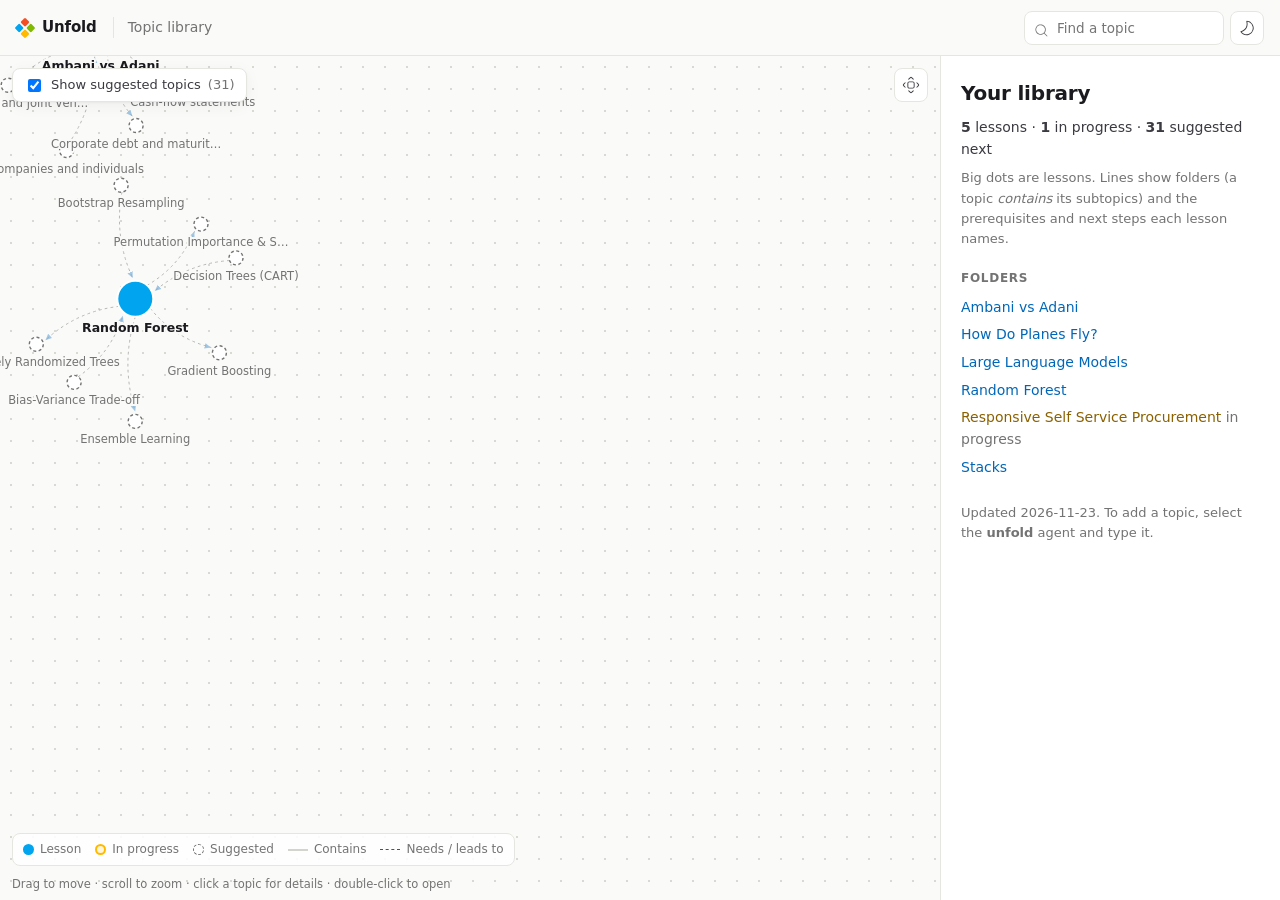
==== topics/index.html @ 3731eb2a "Add Unfold agents, lessons, and comprehensive README Co-authored-by: Copilot <223556219+Copilot@user" ====
<!doctype html>
<!-- Generated by Unfold (lesson-builder/scripts/build-library.mjs) from the topic folders. Don't edit: it is rewritten on every build. -->
<html lang="en">
<head>
<meta charset="utf-8">
<meta name="viewport" content="width=device-width, initial-scale=1">
<title>Topic Library · Unfold</title>
<meta name="description" content="5 lessons and how they connect.">
<link rel="icon" href="data:image/svg+xml,%3Csvg xmlns='http://www.w3.org/2000/svg' viewBox='0 0 20 20'%3E%3Cg transform='rotate(45 10 10)'%3E%3Crect x='3' y='3' width='6.5' height='6.5' rx='1' fill='%23F25022'/%3E%3Crect x='10.5' y='3' width='6.5' height='6.5' rx='1' fill='%237FBA00'/%3E%3Crect x='3' y='10.5' width='6.5' height='6.5' rx='1' fill='%2300A4EF'/%3E%3Crect x='10.5' y='10.5' width='6.5' height='6.5' rx='1' fill='%23FFB900'/%3E%3C/g%3E%3C/svg%3E">
<style>/* Unfold design system. Neutral base, Microsoft-logo accents, light + dark. */
@font-face { font-family: "Cascadia Code"; src: url("[data-uri]") format("woff2"); font-weight: 400; font-display: swap; }
@font-face { font-family: "Cascadia Code"; src: url("[data-uri]") format("woff2"); font-weight: 700; font-display: swap; }

:root {
  --bg: #FAFAF8; --surface: #FFFFFF; --surface-2: #F3F3F0; --ink: #1B1B1F; --ink-2: #3A3A40; --muted: #737373;
  --line: #E6E6E1; --line-strong: #D4D4CE; --dot: #D9D9D3;
  /* accents as fills */
  --red: #F25022; --green: #7FBA00; --blue: #00A4EF; --yellow: #FFB900;
  /* accents as text/lines (contrast-tuned per mode) */
  --red-ink: #C43E1C; --green-ink: #3F7D00; --blue-ink: #0067B8; --yellow-ink: #8A6100;
  --red-soft: #FDECE6; --green-soft: #EEF6E0; --blue-soft: #E3F4FC; --yellow-soft: #FFF5DB;
  --shadow: 0 1px 2px rgba(20,20,30,.04), 0 4px 16px rgba(20,20,30,.05);
  --radius: 10px; --radius-sm: 6px;
  --font: "Segoe UI Variable Text", "Segoe UI", system-ui, -apple-system, "Helvetica Neue", Arial, sans-serif;
  --mono: "Cascadia Code", "Cascadia Mono", ui-monospace, SFMono-Regular, Menlo, Consolas, monospace;
  --ease: cubic-bezier(.4, 0, .2, 1);
  --tree-w: 248px; --narr-w: 380px; --top-h: 56px;
  color-scheme: light;
}
@media (prefers-color-scheme: dark) {
  :root:not([data-theme="light"]) {
    --bg: #16171A; --surface: #1F2024; --surface-2: #26272C; --ink: #EDEDED; --ink-2: #CFCFD2; --muted: #9A9A9A;
    --line: #2E2F35; --line-strong: #3B3C43; --dot: #34353C;
    --red: #F25022; --green: #7FBA00; --blue: #00A4EF; --yellow: #FFB900;
    --red-ink: #FF7A50; --green-ink: #9BD23C; --blue-ink: #4CC2FF; --yellow-ink: #FFC83D;
    --red-soft: #3A2019; --green-soft: #26321A; --blue-soft: #14303D; --yellow-soft: #3A3019;
    --shadow: 0 1px 2px rgba(0,0,0,.3), 0 4px 16px rgba(0,0,0,.25);
    color-scheme: dark;
  }
}
:root[data-theme="dark"] {
  --bg: #16171A; --surface: #1F2024; --surface-2: #26272C; --ink: #EDEDED; --ink-2: #CFCFD2; --muted: #9A9A9A;
  --line: #2E2F35; --line-strong: #3B3C43; --dot: #34353C;
  --red-ink: #FF7A50; --green-ink: #9BD23C; --blue-ink: #4CC2FF; --yellow-ink: #FFC83D;
  --red-soft: #3A2019; --green-soft: #26321A; --blue-soft: #14303D; --yellow-soft: #3A3019;
  --shadow: 0 1px 2px rgba(0,0,0,.3), 0 4px 16px rgba(0,0,0,.25);
  color-scheme: dark;
}

* { box-sizing: border-box; }
[hidden] { display: none !important; }
html, body { margin: 0; height: 100%; }
body { background: var(--bg); color: var(--ink); font: 15px/1.55 var(--font); -webkit-font-smoothing: antialiased; }
a { color: var(--blue-ink); text-decoration: none; }
a:hover { text-decoration: underline; }
code, kbd, pre, .mono { font-family: var(--mono); font-size: .9em; }
:focus-visible { outline: 2px solid var(--blue); outline-offset: 2px; border-radius: 4px; }
button { font: inherit; color: inherit; cursor: pointer; }
.ic { flex: none; vertical-align: -4px; }
.sr-only { position: absolute; width: 1px; height: 1px; overflow: hidden; clip: rect(0 0 0 0); }

/* ---------- top bar ---------- */
.topbar { position: sticky; top: 0; z-index: 20; height: var(--top-h); display: flex; align-items: center; gap: 16px;
  padding: 0 16px; background: color-mix(in srgb, var(--bg) 88%, transparent); backdrop-filter: blur(8px); border-bottom: 1px solid var(--line); }
.brand { display: flex; align-items: center; gap: 8px; font-weight: 650; letter-spacing: -.01em; color: var(--ink); white-space: nowrap; }
.brand:hover { text-decoration: none; }
.brand-mark { width: 18px; height: 18px; display: grid; grid-template-columns: 1fr 1fr; gap: 2px; transform: rotate(45deg) scale(.82); }
.brand-mark i { display: block; border-radius: 1.5px; }
.brand-mark i:nth-child(1) { background: var(--red); } .brand-mark i:nth-child(2) { background: var(--green); }
.brand-mark i:nth-child(3) { background: var(--blue); } .brand-mark i:nth-child(4) { background: var(--yellow); }
.tabs { display: flex; gap: 2px; overflow-x: auto; scrollbar-width: none; flex: 1; min-width: 0; }
.tabs::-webkit-scrollbar { display: none; }
.tab { display: flex; align-items: center; gap: 6px; padding: 7px 11px; border: 0; background: none; border-radius: 8px;
  color: var(--muted); white-space: nowrap; font-size: 13.5px; font-weight: 500; }
.tab:hover { background: var(--surface-2); color: var(--ink); }
.tab[aria-selected="true"] { color: var(--ink); background: var(--surface); box-shadow: inset 0 0 0 1px var(--line); }
.tab[aria-selected="true"] .ic { color: var(--blue-ink); }
.tab .num { font: 11px var(--mono); color: var(--muted); opacity: .7; }
.top-actions { display: flex; align-items: center; gap: 6px; }
.icon-btn { display: inline-grid; place-items: center; width: 34px; height: 34px; border: 1px solid var(--line); background: var(--surface);
  border-radius: 8px; color: var(--ink-2); }
.icon-btn:hover { border-color: var(--line-strong); color: var(--ink); }
.menu-btn { display: none; }

/* search */
.search { position: relative; }
.search input { width: 200px; height: 34px; padding: 0 10px 0 32px; border: 1px solid var(--line); border-radius: 8px;
  background: var(--surface); color: var(--ink); font: 13.5px var(--font); }
.search input:focus { outline: none; border-color: var(--blue); }
.search .ic { position: absolute; left: 9px; top: 11px; color: var(--muted); }
.search-results { position: absolute; right: 0; top: 40px; width: 320px; max-height: 360px; overflow: auto; background: var(--surface);
  border: 1px solid var(--line); border-radius: var(--radius); box-shadow: var(--shadow); padding: 6px; display: none; }
.search-results.open { display: block; }
.search-results a { display: flex; gap: 8px; align-items: baseline; padding: 7px 9px; border-radius: 6px; color: var(--ink); font-size: 13.5px; }
.search-results a:hover, .search-results a.active { background: var(--surface-2); text-decoration: none; }
.search-results small { color: var(--muted); margin-left: auto; white-space: nowrap; }
.search-results .empty { padding: 10px; color: var(--muted); font-size: 13px; }

/* ---------- shell ---------- */
.shell { display: grid; grid-template-columns: var(--tree-w) minmax(0, 1fr) var(--narr-w); min-height: calc(100vh - var(--top-h)); }
.shell.wide { grid-template-columns: var(--tree-w) minmax(0, 1fr); }
.pane-tree { border-right: 1px solid var(--line); padding: 18px 12px; position: sticky; top: var(--top-h); height: calc(100vh - var(--top-h)); overflow: auto; }
.center { padding: 22px 26px 28px; min-width: 0; display: flex; flex-direction: column; gap: 14px; }
.pane-narr { border-left: 1px solid var(--line); padding: 22px 22px 28px; background: var(--surface); position: sticky; top: var(--top-h);
  height: calc(100vh - var(--top-h)); overflow: auto; display: flex; flex-direction: column; gap: 16px; }

/* tree */
.tree-title { font-size: 11px; letter-spacing: .08em; text-transform: uppercase; color: var(--muted); margin: 4px 8px 10px; font-weight: 600; }
.tree-domain { margin: 14px 8px 4px; font-size: 12px; font-weight: 600; color: var(--ink-2); display: flex; align-items: center; gap: 7px; }
.tree-domain .sw { width: 8px; height: 8px; border-radius: 2px; }
.tree ul { list-style: none; margin: 0; padding: 0 0 0 12px; }
.tree > ul { padding-left: 0; }
.tree li a, .tree li span.ghost { display: flex; align-items: center; gap: 7px; padding: 5px 8px; border-radius: 6px; font-size: 13.5px; color: var(--ink-2); }
.tree li a:hover { background: var(--surface-2); text-decoration: none; color: var(--ink); }
.tree li a.current { background: var(--blue-soft); color: var(--ink); font-weight: 600; }
.tree li span.ghost { color: var(--muted); cursor: help; }
.tree .dot { width: 7px; height: 7px; border-radius: 50%; flex: none; }
.tree .ghost .dot { background: transparent !important; border: 1.2px dashed var(--muted); }
.tree-foot { margin: 18px 8px 0; font-size: 12px; color: var(--muted); }

/* lesson head */
.lesson-head h1 { font-size: 26px; line-height: 1.2; margin: 0 0 6px; letter-spacing: -.02em; font-weight: 650; }
.meta { display: flex; flex-wrap: wrap; gap: 6px; align-items: center; color: var(--muted); font-size: 13px; }
.chip { display: inline-flex; align-items: center; gap: 5px; padding: 3px 9px; border: 1px solid var(--line); border-radius: 999px;
  background: var(--surface); font-size: 12.5px; color: var(--ink-2); white-space: nowrap; }
.chip b { font-family: var(--mono); font-weight: 700; color: var(--ink); }
.chip.level { border-color: transparent; background: var(--blue-soft); color: var(--blue-ink); font-weight: 600; }

/* stage */
.stage-card { background: var(--surface); border: 1px solid var(--line); border-radius: var(--radius); box-shadow: var(--shadow);
  display: flex; flex-direction: column; overflow: hidden; flex: 1; min-height: 420px; }
.stage-top { display: flex; justify-content: space-between; align-items: center; gap: 10px; padding: 10px 12px; border-bottom: 1px solid var(--line); min-height: 50px; }
.metrics { display: flex; gap: 6px; flex-wrap: wrap; }
.metric { display: inline-flex; gap: 6px; align-items: baseline; padding: 4px 10px; border-radius: 7px; background: var(--surface-2); font-size: 12.5px; color: var(--muted); }
.metric b { font: 700 13px var(--mono); color: var(--ink); transition: color .3s; }
.metric.changed b { color: var(--blue-ink); }
.ctrls { display: flex; gap: 6px; }
.btn { display: inline-flex; align-items: center; gap: 6px; padding: 6px 11px; border: 1px solid var(--line); border-radius: 8px;
  background: var(--surface); font-size: 13px; font-weight: 500; color: var(--ink-2); }
.btn:hover:not(:disabled) { border-color: var(--line-strong); color: var(--ink); }
.btn:disabled { opacity: .4; cursor: default; }
.btn.primary { background: var(--blue-ink); border-color: var(--blue-ink); color: #fff; }
:root[data-theme="dark"] .btn.primary { color: #0b1a22; }
@media (prefers-color-scheme: dark) { :root:not([data-theme="light"]) .btn.primary { color: #0b1a22; } }
.btn.primary:hover:not(:disabled) { filter: brightness(1.08); color: #fff; }
.stage { position: relative; flex: 1; min-height: 340px; overflow: hidden;
  /* isometric (staggered) dot lattice */
  background-image: radial-gradient(circle, var(--dot) 1px, transparent 1.4px), radial-gradient(circle, var(--dot) 1px, transparent 1.4px);
  background-size: 28px 16.2px; background-position: 0 0, 14px 8.1px; }
.stage > svg { position: absolute; inset: 0; width: 100%; height: 100%; display: block; }
.stage > canvas { position: absolute; inset: 0; width: 100% !important; height: 100% !important; display: block; cursor: grab; }
.stage > canvas:active { cursor: grabbing; }
.stage-badge { position: absolute; left: 12px; bottom: 10px; font-size: 11.5px; color: var(--muted); display: flex; gap: 6px; align-items: center; pointer-events: none; }
.stage-error { position: absolute; inset: 0; display: grid; place-items: center; color: var(--red-ink); font-size: 14px; padding: 20px; text-align: center; }

/* svg scene text */
.stage text { font-family: var(--font); }
.stage text.mono { font-family: var(--mono); }

/* rail */
.rail { display: flex; align-items: center; gap: 0; padding: 14px 18px; border-top: 1px solid var(--line); overflow-x: auto; scrollbar-width: thin; }
.rail-step { position: relative; display: flex; align-items: center; flex: 1; min-width: 38px; }
.rail-step:last-child { flex: 0; }
.rail-step::after { content: ""; flex: 1; height: 2px; background: var(--line); margin: 0 4px; border-radius: 2px; transition: background .3s; }
.rail-step:last-child::after { display: none; }
.rail-step.done::after { background: var(--blue); }
.rail-dot { width: 28px; height: 28px; border-radius: 50%; border: 1.5px solid var(--line-strong); background: var(--surface); display: grid; place-items: center;
  font: 600 12px var(--mono); color: var(--muted); flex: none; transition: all .25s var(--ease); padding: 0; }
.rail-dot:hover { border-color: var(--blue); color: var(--ink); }
.rail-step.done .rail-dot { background: var(--blue-soft); border-color: var(--blue); color: var(--blue-ink); }
.rail-step.active .rail-dot { background: var(--blue-ink); border-color: var(--blue-ink); color: var(--surface); transform: scale(1.12); box-shadow: 0 0 0 4px var(--blue-soft); }

/* narration pane */
.step-count { font: 600 11.5px var(--mono); letter-spacing: .08em; color: var(--blue-ink); text-transform: uppercase; }
.step-title { font-size: 20px; line-height: 1.25; margin: 4px 0 0; letter-spacing: -.01em; font-weight: 650; }
.narration { font-size: 15px; color: var(--ink-2); }
.narration p { margin: 0 0 10px; }
.narration strong { color: var(--ink); }
.narration code, .card code, .doc code { background: var(--surface-2); padding: 1px 5px; border-radius: 4px; }
a.cite { font: 600 10.5px var(--mono); vertical-align: super; padding: 0 3px; border-radius: 4px; background: var(--blue-soft); color: var(--blue-ink); margin-left: 1px; }
a.cite:hover { text-decoration: none; filter: brightness(.95); }
.callout { border-radius: 8px; padding: 10px 12px 10px 12px; font-size: 13.5px; display: flex; gap: 9px; border: 1px solid transparent; }
.callout .ic { margin-top: 2px; }
.callout b { display: block; font-size: 11.5px; letter-spacing: .06em; text-transform: uppercase; margin-bottom: 2px; }
.callout.good-to-know { background: var(--yellow-soft); border-color: color-mix(in srgb, var(--yellow) 40%, transparent); }
.callout.good-to-know .ic, .callout.good-to-know b { color: var(--yellow-ink); }
.callout.warning { background: var(--red-soft); border-color: color-mix(in srgb, var(--red) 35%, transparent); }
.callout.warning .ic, .callout.warning b { color: var(--red-ink); }
.callout.insight { background: var(--blue-soft); border-color: color-mix(in srgb, var(--blue) 35%, transparent); }
.callout.insight .ic, .callout.insight b { color: var(--blue-ink); }
.section-label { font-size: 11px; letter-spacing: .08em; text-transform: uppercase; color: var(--muted); font-weight: 600; margin: 0 0 6px; }
.changed-list { list-style: none; padding: 0; margin: 0; display: flex; flex-direction: column; gap: 4px; }
.changed-list li { display: flex; gap: 8px; align-items: baseline; font-size: 13.5px; }
.changed-list li::before { content: ""; width: 6px; height: 6px; border-radius: 50%; background: var(--green); flex: none; transform: translateY(-1px); }
.changed-list li.rm::before { background: var(--red); }
.changed-list li.hl::before { background: var(--yellow); }
.nav-btns { display: flex; justify-content: space-between; gap: 8px; }
.nav-btns .btn { flex: 1; justify-content: center; padding: 9px; }
.kbd-hint { font-size: 11.5px; color: var(--muted); text-align: center; margin-top: -8px; }
kbd { border: 1px solid var(--line-strong); border-bottom-width: 2px; border-radius: 4px; padding: 0 4px; font-size: 10.5px; }

/* code panel */
.code { background: var(--surface-2); border: 1px solid var(--line); border-radius: 8px; font: 12.5px/1.6 var(--mono); overflow: auto; padding: 8px 0; }
.code .ln { display: block; padding: 0 12px 0 0; white-space: pre; transition: background .3s; border-left: 3px solid transparent; }
.code .ln::before { content: attr(data-n); display: inline-block; width: 30px; text-align: right; padding-right: 12px; color: var(--muted); opacity: .6; }
.code .ln.hl { background: var(--yellow-soft); border-left-color: var(--yellow); }
.tok-k { color: var(--blue-ink); font-weight: 700; } .tok-s { color: var(--green-ink); } .tok-c { color: var(--muted); font-style: italic; } .tok-n { color: var(--red-ink); }
.formula { font: 15px var(--mono); padding: 12px; text-align: center; background: var(--surface-2); border-radius: 8px; border: 1px solid var(--line); }

/* objectives */
.objectives { list-style: none; padding: 0; margin: 0; display: flex; flex-direction: column; gap: 6px; }
.objectives li label { display: flex; gap: 8px; font-size: 13.5px; color: var(--ink-2); cursor: pointer; align-items: flex-start; }
.objectives input { accent-color: var(--green); margin-top: 3px; }

/* ---------- doc views (quiz, related, cheatsheet, story, trade-offs) ---------- */
.doc { max-width: 920px; width: 100%; margin: 0 auto; display: flex; flex-direction: column; gap: 16px; }
.doc h2 { font-size: 19px; margin: 8px 0 0; letter-spacing: -.01em; }
.doc .lede { color: var(--muted); margin: 0; }
.cards { display: grid; grid-template-columns: repeat(auto-fill, minmax(260px, 1fr)); gap: 12px; }
.cards.quad { grid-template-columns: repeat(auto-fill, minmax(340px, 1fr)); }
.card { background: var(--surface); border: 1px solid var(--line); border-radius: var(--radius); padding: 14px 16px; box-shadow: var(--shadow); }
.card h3 { margin: 0 0 6px; font-size: 15px; display: flex; gap: 8px; align-items: center; }
.card p { margin: 0; font-size: 14px; color: var(--ink-2); }
.card ul { margin: 0; padding-left: 18px; font-size: 14px; color: var(--ink-2); }
.card li { margin: 3px 0; }
.card.ghost { border-style: dashed; box-shadow: none; background: transparent; }
.card .cmd { margin-top: 8px; display: flex; gap: 6px; align-items: center; font: 12.5px var(--mono); background: var(--surface-2); padding: 5px 8px; border-radius: 6px; }
.card .cmd button { margin-left: auto; border: 0; background: none; color: var(--blue-ink); font-size: 12px; }
.tag { display: inline-block; white-space: nowrap; flex: none; font-size: 11px; font-weight: 600; padding: 1px 7px; border-radius: 999px; background: var(--surface-2); color: var(--muted); }
.tag.built { background: var(--green-soft); color: var(--green-ink); }
.tag.ghost { background: transparent; border: 1px dashed var(--line-strong); }
.sources { counter-reset: s; list-style: none; padding: 0; margin: 0; display: flex; flex-direction: column; gap: 8px; }
.sources li { display: grid; grid-template-columns: 40px 1fr; gap: 10px; padding: 10px 12px; border: 1px solid var(--line); border-radius: 8px; background: var(--surface); font-size: 14px; }
.sources li:target { border-color: var(--blue); box-shadow: 0 0 0 3px var(--blue-soft); }
.sources .sid { font: 700 12px var(--mono); color: var(--blue-ink); padding-top: 2px; }
.sources small { display: block; color: var(--muted); font-size: 12.5px; }

/* quiz */
.quiz-q { background: var(--surface); border: 1px solid var(--line); border-radius: var(--radius); padding: 16px 18px; box-shadow: var(--shadow); }
.quiz-q h3 { margin: 0 0 4px; font-size: 15.5px; line-height: 1.4; }
.quiz-q .qmeta { font-size: 12px; color: var(--muted); margin-bottom: 10px; display: flex; gap: 8px; }
.opts { display: grid; gap: 7px; }
.opt { text-align: left; padding: 9px 12px; border: 1px solid var(--line); border-radius: 8px; background: var(--surface); font-size: 14px; display: flex; gap: 10px; align-items: baseline; }
.opt:hover:not(:disabled) { border-color: var(--blue); }
.opt .k { font: 600 12px var(--mono); color: var(--muted); }
.opt.correct { border-color: var(--green); background: var(--green-soft); }
.opt.wrong { border-color: var(--red); background: var(--red-soft); }
.opt:disabled { cursor: default; }
.why { margin-top: 10px; font-size: 13.5px; color: var(--ink-2); padding: 9px 12px; border-radius: 8px; background: var(--surface-2); }
.score { display: flex; align-items: center; gap: 14px; padding: 14px 16px; background: var(--surface); border: 1px solid var(--line); border-radius: var(--radius); }
.score .big { font: 700 28px var(--mono); }
.ring { --p: 0; width: 46px; height: 46px; border-radius: 50%; background: conic-gradient(var(--green) calc(var(--p) * 1%), var(--line) 0); display: grid; place-items: center; }
.ring::after { content: ""; width: 36px; height: 36px; border-radius: 50%; background: var(--surface); }

/* story timeline */
.timeline { list-style: none; margin: 0; padding: 0 0 0 22px; border-left: 2px solid var(--line); display: flex; flex-direction: column; gap: 14px; }
.timeline li { position: relative; }
.timeline li::before { content: ""; position: absolute; left: -29px; top: 5px; width: 12px; height: 12px; border-radius: 50%; background: var(--surface); border: 2px solid var(--blue); }
.timeline .when { font: 700 12.5px var(--mono); color: var(--blue-ink); }
.timeline h3 { margin: 2px 0 2px; font-size: 15px; }
.timeline p { margin: 0; font-size: 14px; color: var(--ink-2); }
.myth { display: grid; gap: 8px; }
.myth .row { display: flex; gap: 8px; align-items: flex-start; font-size: 14px; }
.myth .row b { font-size: 11px; letter-spacing: .06em; text-transform: uppercase; min-width: 62px; padding-top: 2px; }
.myth .m b { color: var(--red-ink); } .myth .w b { color: var(--yellow-ink); } .myth .t b { color: var(--green-ink); }

/* cheatsheet */
.glossary { display: grid; grid-template-columns: 180px 1fr; gap: 6px 16px; margin: 0; font-size: 14px; }
.glossary dt { font-weight: 600; } .glossary dd { margin: 0; color: var(--ink-2); }

/* playground */
.controls { display: flex; flex-direction: column; gap: 14px; }
.control label { display: flex; justify-content: space-between; font-size: 13.5px; font-weight: 500; margin-bottom: 4px; }
.control label output { font: 700 13px var(--mono); color: var(--blue-ink); }
.control input[type=range] { width: 100%; accent-color: var(--blue); }
.control .seg { display: flex; gap: 4px; flex-wrap: wrap; }
.control .seg button { padding: 5px 10px; border: 1px solid var(--line); border-radius: 7px; background: var(--surface); font-size: 13px; }
.control .seg button[aria-pressed="true"] { border-color: var(--blue); background: var(--blue-soft); color: var(--blue-ink); font-weight: 600; }

/* sub-lesson switcher (deep dive) */
.subtabs { display: flex; gap: 6px; flex-wrap: wrap; }
.subtabs a { padding: 5px 11px; border-radius: 999px; border: 1px solid var(--line); font-size: 13px; color: var(--ink-2); background: var(--surface); }
.subtabs a.on { border-color: var(--blue); color: var(--blue-ink); background: var(--blue-soft); font-weight: 600; }
.subtabs a:hover { text-decoration: none; border-color: var(--line-strong); }

.toast { position: fixed; bottom: 20px; left: 50%; transform: translateX(-50%) translateY(20px); opacity: 0; background: var(--ink); color: var(--bg);
  padding: 8px 14px; border-radius: 8px; font-size: 13px; transition: all .25s var(--ease); pointer-events: none; z-index: 50; }
.toast.show { opacity: 1; transform: translateX(-50%) translateY(0); }
.fatal { max-width: 560px; margin: 80px auto; padding: 24px; border: 1px solid var(--line); border-radius: var(--radius); background: var(--surface); }

/* ---------- responsive ---------- */
@media (max-width: 1560px) { .tabs.many .tab:not([aria-selected="true"]) .label { display: none; } .tabs.many .tab { padding: 7px 9px; } }
@media (max-width: 1180px) { :root { --narr-w: 330px; --tree-w: 210px; } }
@media (max-width: 960px) {
  .shell, .shell.wide { grid-template-columns: 1fr; }
  .pane-tree { position: fixed; z-index: 30; left: 0; top: var(--top-h); width: 280px; background: var(--surface); transform: translateX(-100%);
    transition: transform .25s var(--ease); box-shadow: var(--shadow); }
  body.tree-open .pane-tree { transform: none; }
  .pane-narr { position: static; height: auto; border-left: 0; border-top: 1px solid var(--line); }
  .menu-btn { display: inline-grid; }
  .center { padding: 16px; }
  .search input { width: 140px; }
  .stage { min-height: 300px; }
  .topbar { gap: 10px; padding: 0 12px; }
  .brand span { display: none; }
}
@media (max-width: 560px) {
  .search { display: none; }
  .lesson-head h1 { font-size: 21px; }
  .stage-card { min-height: 360px; }
  .stage { min-height: 280px; }
  .glossary { grid-template-columns: 1fr; }
  .tab .label { display: none; }
  .tab[aria-selected="true"] .label { display: inline; }
}
@media (prefers-reduced-motion: reduce) { *, *::before, *::after { transition: none !important; animation: none !important; } }

/* ---------- print (Cheatsheet) ---------- */
@media print {
  .topbar, .pane-tree, .pane-narr, .stage-card, .ctrls, .no-print { display: none !important; }
  .shell, .shell.wide { display: block; }
  body { background: #fff; color: #000; font-size: 12px; }
  .card, .quiz-q, .sources li { box-shadow: none; break-inside: avoid; }
  .doc { max-width: none; }
}

/* Topic library page (topics/index.html). Loaded after theme.css. */
body.library { display: flex; flex-direction: column; height: 100vh; overflow: hidden; }
.library .lib-title { color: var(--muted); font-size: 14px; padding-left: 14px; border-left: 1px solid var(--line); }
.library .top-actions { margin-left: auto; }
.lib-shell { flex: 1; min-height: 0; display: grid; grid-template-columns: 1fr 340px; }
.lib-stage { position: relative; min-width: 0; overflow: hidden;
  background: radial-gradient(circle, var(--dot) 1px, transparent 1.2px) 0 0 / 22px 22px, var(--bg); }
.lib-graph { width: 100%; height: 100%; display: block; cursor: grab; touch-action: none; user-select: none; }
.lib-graph.panning { cursor: grabbing; }
.viewport { transform-origin: 0 0; }

/* edges */
.edge { fill: none; stroke-linecap: round; transition: opacity .2s, stroke .2s; }
.edge.contains { stroke: var(--line-strong); stroke-width: 2.5; }
.edge.prereq, .edge.next { stroke: var(--blue-ink); stroke-width: 1.4; stroke-dasharray: 5 4; opacity: .55; }
.edge.to-sugg { stroke: var(--muted); stroke-width: 1; stroke-dasharray: 2 4; opacity: .5; }
.edge.hl { opacity: 1; stroke-width: 2.4; }
.edge.contains.hl { stroke: var(--ink-2); }
.edge.dim { opacity: .12; }
.arrow { fill: var(--blue-ink); opacity: .7; }
.arrow.hl { opacity: 1; }

/* nodes */
.node { cursor: pointer; transition: opacity .2s; outline: none; }
.node .halo { fill: none; stroke: transparent; stroke-width: 3; transition: stroke .2s; }
.node .dot { stroke-width: 2; transition: r .2s; }
.node.built .dot { fill: var(--blue); stroke: var(--surface); }
.node.draft .dot { fill: var(--yellow-soft); stroke: var(--yellow); stroke-width: 2.5; }
.node.suggested .dot { fill: var(--surface); stroke: var(--muted); stroke-dasharray: 3 2.5; stroke-width: 1.4; }
.node .count { fill: #fff; font: 700 11px var(--mono); text-anchor: middle; pointer-events: none; }
.node .label { fill: var(--ink); font-size: 12.5px; font-weight: 600; text-anchor: middle; pointer-events: none;
  paint-order: stroke; stroke: var(--bg); stroke-width: 4px; stroke-linejoin: round; }
.node.suggested .label { fill: var(--muted); font-weight: 400; font-size: 11.5px; }
.node:hover .halo, .node:focus-visible .halo { stroke: var(--blue-soft); }
.node.sel .halo { stroke: var(--blue); }
.node.hit .label { fill: var(--blue-ink); }
.node.dim { opacity: .18; }

/* overlays on the stage */
.lib-tools { position: absolute; top: 12px; left: 12px; right: 12px; display: flex; align-items: center; justify-content: space-between; gap: 8px; pointer-events: none; }
.lib-tools > * { pointer-events: auto; }
.lib-toggle { display: inline-flex; align-items: center; gap: 7px; padding: 6px 11px; font-size: 13px; color: var(--ink-2);
  background: var(--surface); border: 1px solid var(--line); border-radius: 8px; box-shadow: var(--shadow); cursor: pointer; }
.lib-legend { position: absolute; left: 12px; bottom: 34px; display: flex; flex-wrap: wrap; gap: 6px 14px; font-size: 12px; color: var(--muted);
  background: color-mix(in srgb, var(--surface) 88%, transparent); border: 1px solid var(--line); border-radius: 8px; padding: 6px 10px; }
.lib-legend span { display: inline-flex; align-items: center; gap: 6px; }
.lg-node { width: 11px; height: 11px; border-radius: 50%; display: inline-block; }
.lg-node.built { background: var(--blue); }
.lg-node.draft { background: var(--yellow-soft); border: 2px solid var(--yellow); }
.lg-node.suggested { border: 1.4px dashed var(--muted); }
.lg-edge { width: 20px; height: 0; display: inline-block; }
.lg-edge.contains { border-top: 2.5px solid var(--line-strong); }
.lg-edge.related { border-top: 1.5px dashed var(--blue-ink); }
.lib-hint { position: absolute; left: 12px; bottom: 6px; margin: 0; font-size: 11.5px; color: var(--muted); }
.lib-empty { position: absolute; inset: 0; display: grid; place-content: center; justify-items: center; text-align: center; padding: 24px; color: var(--muted); }
.lib-empty h2 { color: var(--ink); margin: 10px 0 4px; }
.lib-empty p { max-width: 380px; }

/* side panel */
.lib-panel { border-left: 1px solid var(--line); background: var(--surface); overflow: auto; padding: 18px 20px 28px; font-size: 14px; }
.lib-panel h2 { font-size: 20px; letter-spacing: -.01em; margin: 4px 0 8px; }
.lib-panel h3 { font-size: 12px; text-transform: uppercase; letter-spacing: .06em; color: var(--muted); margin: 20px 0 6px; }
.lib-panel p { margin: 8px 0; }
.lib-panel .small { font-size: 13px; }
.lib-panel .muted, .lib-tools .muted { color: var(--muted); }
.lib-panel .stats { color: var(--ink-2); }
.lib-panel .foot { margin-top: 22px; }
.lib-panel .kicker { display: flex; align-items: center; gap: 6px; font-size: 12px; color: var(--muted); }
.lib-panel .crumbs { font-size: 13px; }
.lib-panel .chips { display: flex; flex-wrap: wrap; gap: 6px; margin: 6px 0 10px; }
.lib-panel .chip.draft { background: var(--yellow-soft); color: var(--yellow-ink); border-color: transparent; }
.lib-panel .open { margin: 8px 0 4px; padding: 8px 14px; }
.lib-panel .back { display: inline-flex; align-items: center; gap: 5px; border: 0; background: none; padding: 0; color: var(--muted); font-size: 13px; margin-bottom: 8px; }
.lib-panel .back:hover { color: var(--ink); }
.lib-panel ul { list-style: none; margin: 0; padding: 0; }
.lib-panel .outline ul { padding-left: 16px; border-left: 1px solid var(--line); margin-left: 6px; }
.lib-panel .outline li, .lib-panel .refs li { padding: 3px 0; }
.lib-panel .lib-why { color: var(--muted); font-size: 12.5px; }
.lnk { border: 0; background: none; padding: 0; font: inherit; color: var(--blue-ink); text-align: left; }
.lnk:hover { text-decoration: underline; }
.lnk.suggested { color: var(--ink-2); }
.lnk.draft { color: var(--yellow-ink); }
.lib-panel .cmd { display: flex; align-items: center; gap: 8px; }
.lib-panel .cmd code { flex: 1; padding: 7px 10px; background: var(--surface-2); border: 1px solid var(--line); border-radius: 8px; }

@media (max-width: 860px) {
  body.library { height: auto; overflow: auto; }
  .lib-shell { display: block; }
  .lib-stage { height: 64vh; border-bottom: 1px solid var(--line); }
  .lib-panel { border-left: 0; padding: 16px; }
  .library .lib-title { display: none; }
  .library .search input { width: 140px; }
  .lib-legend { bottom: 8px; right: 12px; }
  .lib-hint { display: none; }
}
</style>
<script type="importmap">{"imports":{"unfold/util":"[data-uri]","unfold/icons":"[data-uri]","unfold/library":"[data-uri]"}}</script>
<script type="application/json" id="unfold-graph">{"nodes":[{"id":"Ambani-Vs-Adani","path":"Ambani-Vs-Adani","name":"Ambani-Vs-Adani","parent":null,"title":"Ambani vs Adani","slug":"ambani-vs-adani","summary":"Compare how Mukesh Ambani's Reliance and Gautam Adani's businesses earn money, expand and face risk, without confusing people, companies or cash.","level":"beginner","duration":"30m","domain":"business","phase":"done","status":"built","href":"Ambani-Vs-Adani/index.html","prereqs":[{"id":"suggested:companyvsindividual","title":"Companies and individuals","why":"Keep accounts separate from leader wealth."},{"id":"suggested:financialunits","title":"Percentages, crore and stock versus flow","why":"Read numbers with units and time boundaries."}],"next":[{"id":"suggested:cashflowstatements","title":"Cash-flow statements","why":"Reconcile accounting earnings to operating cash."},{"id":"suggested:corporatestructures","title":"Subsidiaries and joint ventures","why":"Refine control and ownership boundaries."},{"id":"suggested:projecteconomics","title":"Project economics and capital employed","why":"Test whether investment earns sufficient returns."},{"id":"suggested:corporatedebt","title":"Corporate debt and maturities","why":"Examine the timing and location of repayment obligations."}],"suggestedBy":[]},{"id":"How-Do-Planes-Fly","path":"How-Do-Planes-Fly","name":"How-Do-Planes-Fly","parent":null,"title":"How Do Planes Fly?","slug":"how-do-planes-fly","summary":"Wings make lift by turning moving air downward; pressure and Newton's third law are two views of the same thing.","level":"intermediate","duration":"2h","domain":"science","phase":"","status":"built","href":"How-Do-Planes-Fly/index.html","prereqs":[{"id":"suggested:newtonslawsofmotion","title":"Newton's Laws of Motion","why":"The third law is the heart of flow turning."},{"id":"suggested:bernoullisprinciple","title":"Bernoulli's Principle","why":"Links air speed to pressure."}],"next":[{"id":"suggested:howjetengineswork","title":"How Jet Engines Work","why":"Where thrust comes from."},{"id":"suggested:howhelicoptersfly","title":"How Helicopters Fly","why":"Spinning wings: the same lift, made by rotor blades."},{"id":"suggested:drag","title":"Aerodynamic Drag","why":"The force lift always comes paired with."}],"suggestedBy":[]},{"id":"LLM","path":"LLM","name":"LLM","parent":null,"title":"Large Language Models","slug":"llm","summary":"How a decoder-only transformer turns your text into tokens, mixes them with causal self-attention, and picks the next token from a probability distribution, one token at a time.","level":"intermediate","duration":"30m","domain":"ai-ml","phase":"done","status":"built","href":"LLM/index.html","prereqs":[{"id":"suggested:vectorsdotproduct","title":"Vectors and dot products","why":"Attention scores are dot products."},{"id":"suggested:matrixmultiplication","title":"Matrix multiplication","why":"Every stage is a matmul; the shapes come from it."},{"id":"suggested:softmax","title":"Softmax","why":"Turns logits and scores into probabilities."},{"id":"suggested:neuralnetworks","title":"Neural networks and gradients","why":"Why √d_k scaling matters for training."}],"next":[{"id":"suggested:pretrainingscaling","title":"Pretraining and scaling laws","why":"How these weights are learned at scale."},{"id":"suggested:rlhf","title":"Post-training (instruction tuning, RLHF)","why":"How a base model becomes an assistant."},{"id":"suggested:flashattention","title":"FlashAttention and inference serving","why":"Making the N × N attention fast."},{"id":"suggested:bert","title":"Encoder-only models (BERT)","why":"Bidirectional attention for understanding tasks."},{"id":"suggested:mixtureofexperts","title":"Mixture of experts","why":"Replacing the FFN with routed experts."}],"suggestedBy":[]},{"id":"Random-Forest","path":"Random-Forest","name":"Random-Forest","parent":null,"title":"Random Forest","slug":"random-forest","summary":"Why a random forest beats one deep tree: averaging unstable trees cuts variance, and random feature subsets lower the correlation that sets the floor averaging can't get below.","level":"beginner","duration":"30m","domain":"ai-ml","phase":"done","status":"built","href":"Random-Forest/index.html","prereqs":[{"id":"suggested:decisiontrees","title":"Decision Trees (CART)","why":"The base learner and its splits."},{"id":"suggested:biasvariance","title":"Bias-Variance Trade-off","why":"The whole argument is about the variance term."},{"id":"suggested:bootstrap","title":"Bootstrap Resampling","why":"Bagging and OOB depend on it."}],"next":[{"id":"suggested:gradientboosting","title":"Gradient Boosting","why":"The bias-reducing alternative."},{"id":"suggested:extratrees","title":"Extremely Randomized Trees","why":"Even more randomisation."},{"id":"suggested:permutationimportance","title":"Permutation Importance & SHAP","why":"Interpreting forests properly."},{"id":"suggested:ensemblelearning","title":"Ensemble Learning","why":"The broader family random forests belong to."}],"suggestedBy":[]},{"id":"Responsive-Self-Service-Procurement","path":"Responsive-Self-Service-Procurement","name":"Responsive-Self-Service-Procurement","parent":null,"title":"Responsive Self Service Procurement","slug":"","summary":"","level":"","duration":"","domain":"","phase":"","status":"draft","href":"Responsive-Self-Service-Procurement/index.html","prereqs":[],"next":[],"suggestedBy":[]},{"id":"Stacks","path":"Stacks","name":"Stacks","parent":null,"title":"Stacks","slug":"stacks","summary":"A collection where you only ever touch the top: last in, first out.","level":"beginner","duration":"30m","domain":"dsa","phase":"","status":"built","href":"Stacks/index.html","prereqs":[{"id":"suggested:arrays","title":"Arrays","why":"Most stacks are built on an array; knowing indexes and resizing helps."}],"next":[{"id":"suggested:queues","title":"Queues","why":"The first-in, first-out sibling of the stack."},{"id":"suggested:recursion","title":"Recursion","why":"Every recursive call rides on the call stack."},{"id":"suggested:monotonicstack","title":"Monotonic Stack","why":"A stack kept in sorted order; solves 'next greater element' in one pass."}],"suggestedBy":[]},{"id":"suggested:companyvsindividual","title":"Companies and individuals","status":"suggested","suggestedBy":[{"from":"Ambani-Vs-Adani","title":"Ambani vs Adani","as":"prereq","why":"Keep accounts separate from leader wealth."}]},{"id":"suggested:financialunits","title":"Percentages, crore and stock versus flow","status":"suggested","suggestedBy":[{"from":"Ambani-Vs-Adani","title":"Ambani vs Adani","as":"prereq","why":"Read numbers with units and time boundaries."}]},{"id":"suggested:cashflowstatements","title":"Cash-flow statements","status":"suggested","suggestedBy":[{"from":"Ambani-Vs-Adani","title":"Ambani vs Adani","as":"next","why":"Reconcile accounting earnings to operating cash."}]},{"id":"suggested:corporatestructures","title":"Subsidiaries and joint ventures","status":"suggested","suggestedBy":[{"from":"Ambani-Vs-Adani","title":"Ambani vs Adani","as":"next","why":"Refine control and ownership boundaries."}]},{"id":"suggested:projecteconomics","title":"Project economics and capital employed","status":"suggested","suggestedBy":[{"from":"Ambani-Vs-Adani","title":"Ambani vs Adani","as":"next","why":"Test whether investment earns sufficient returns."}]},{"id":"suggested:corporatedebt","title":"Corporate debt and maturities","status":"suggested","suggestedBy":[{"from":"Ambani-Vs-Adani","title":"Ambani vs Adani","as":"next","why":"Examine the timing and location of repayment obligations."}]},{"id":"suggested:newtonslawsofmotion","title":"Newton's Laws of Motion","status":"suggested","suggestedBy":[{"from":"How-Do-Planes-Fly","title":"How Do Planes Fly?","as":"prereq","why":"The third law is the heart of flow turning."}]},{"id":"suggested:bernoullisprinciple","title":"Bernoulli's Principle","status":"suggested","suggestedBy":[{"from":"How-Do-Planes-Fly","title":"How Do Planes Fly?","as":"prereq","why":"Links air speed to pressure."}]},{"id":"suggested:howjetengineswork","title":"How Jet Engines Work","status":"suggested","suggestedBy":[{"from":"How-Do-Planes-Fly","title":"How Do Planes Fly?","as":"next","why":"Where thrust comes from."}]},{"id":"suggested:howhelicoptersfly","title":"How Helicopters Fly","status":"suggested","suggestedBy":[{"from":"How-Do-Planes-Fly","title":"How Do Planes Fly?","as":"next","why":"Spinning wings: the same lift, made by rotor blades."}]},{"id":"suggested:drag","title":"Aerodynamic Drag","status":"suggested","suggestedBy":[{"from":"How-Do-Planes-Fly","title":"How Do Planes Fly?","as":"next","why":"The force lift always comes paired with."}]},{"id":"suggested:vectorsdotproduct","title":"Vectors and dot products","status":"suggested","suggestedBy":[{"from":"LLM","title":"Large Language Models","as":"prereq","why":"Attention scores are dot products."}]},{"id":"suggested:matrixmultiplication","title":"Matrix multiplication","status":"suggested","suggestedBy":[{"from":"LLM","title":"Large Language Models","as":"prereq","why":"Every stage is a matmul; the shapes come from it."}]},{"id":"suggested:softmax","title":"Softmax","status":"suggested","suggestedBy":[{"from":"LLM","title":"Large Language Models","as":"prereq","why":"Turns logits and scores into probabilities."}]},{"id":"suggested:neuralnetworks","title":"Neural networks and gradients","status":"suggested","suggestedBy":[{"from":"LLM","title":"Large Language Models","as":"prereq","why":"Why √d_k scaling matters for training."}]},{"id":"suggested:pretrainingscaling","title":"Pretraining and scaling laws","status":"suggested","suggestedBy":[{"from":"LLM","title":"Large Language Models","as":"next","why":"How these weights are learned at scale."}]},{"id":"suggested:rlhf","title":"Post-training (instruction tuning, RLHF)","status":"suggested","suggestedBy":[{"from":"LLM","title":"Large Language Models","as":"next","why":"How a base model becomes an assistant."}]},{"id":"suggested:flashattention","title":"FlashAttention and inference serving","status":"suggested","suggestedBy":[{"from":"LLM","title":"Large Language Models","as":"next","why":"Making the N × N attention fast."}]},{"id":"suggested:bert","title":"Encoder-only models (BERT)","status":"suggested","suggestedBy":[{"from":"LLM","title":"Large Language Models","as":"next","why":"Bidirectional attention for understanding tasks."}]},{"id":"suggested:mixtureofexperts","title":"Mixture of experts","status":"suggested","suggestedBy":[{"from":"LLM","title":"Large Language Models","as":"next","why":"Replacing the FFN with routed experts."}]},{"id":"suggested:decisiontrees","title":"Decision Trees (CART)","status":"suggested","suggestedBy":[{"from":"Random-Forest","title":"Random Forest","as":"prereq","why":"The base learner and its splits."}]},{"id":"suggested:biasvariance","title":"Bias-Variance Trade-off","status":"suggested","suggestedBy":[{"from":"Random-Forest","title":"Random Forest","as":"prereq","why":"The whole argument is about the variance term."}]},{"id":"suggested:bootstrap","title":"Bootstrap Resampling","status":"suggested","suggestedBy":[{"from":"Random-Forest","title":"Random Forest","as":"prereq","why":"Bagging and OOB depend on it."}]},{"id":"suggested:gradientboosting","title":"Gradient Boosting","status":"suggested","suggestedBy":[{"from":"Random-Forest","title":"Random Forest","as":"next","why":"The bias-reducing alternative."}]},{"id":"suggested:extratrees","title":"Extremely Randomized Trees","status":"suggested","suggestedBy":[{"from":"Random-Forest","title":"Random Forest","as":"next","why":"Even more randomisation."}]},{"id":"suggested:permutationimportance","title":"Permutation Importance & SHAP","status":"suggested","suggestedBy":[{"from":"Random-Forest","title":"Random Forest","as":"next","why":"Interpreting forests properly."}]},{"id":"suggested:ensemblelearning","title":"Ensemble Learning","status":"suggested","suggestedBy":[{"from":"Random-Forest","title":"Random Forest","as":"next","why":"The broader family random forests belong to."}]},{"id":"suggested:arrays","title":"Arrays","status":"suggested","suggestedBy":[{"from":"Stacks","title":"Stacks","as":"prereq","why":"Most stacks are built on an array; knowing indexes and resizing helps."}]},{"id":"suggested:queues","title":"Queues","status":"suggested","suggestedBy":[{"from":"Stacks","title":"Stacks","as":"next","why":"The first-in, first-out sibling of the stack."}]},{"id":"suggested:recursion","title":"Recursion","status":"suggested","suggestedBy":[{"from":"Stacks","title":"Stacks","as":"next","why":"Every recursive call rides on the call stack."}]},{"id":"suggested:monotonicstack","title":"Monotonic Stack","status":"suggested","suggestedBy":[{"from":"Stacks","title":"Stacks","as":"next","why":"A stack kept in sorted order; solves 'next greater element' in one pass."}]}],"edges":[{"source":"suggested:companyvsindividual","target":"Ambani-Vs-Adani","kind":"prereq"},{"source":"suggested:financialunits","target":"Ambani-Vs-Adani","kind":"prereq"},{"source":"Ambani-Vs-Adani","target":"suggested:cashflowstatements","kind":"next"},{"source":"Ambani-Vs-Adani","target":"suggested:corporatestructures","kind":"next"},{"source":"Ambani-Vs-Adani","target":"suggested:projecteconomics","kind":"next"},{"source":"Ambani-Vs-Adani","target":"suggested:corporatedebt","kind":"next"},{"source":"suggested:newtonslawsofmotion","target":"How-Do-Planes-Fly","kind":"prereq"},{"source":"suggested:bernoullisprinciple","target":"How-Do-Planes-Fly","kind":"prereq"},{"source":"How-Do-Planes-Fly","target":"suggested:howjetengineswork","kind":"next"},{"source":"How-Do-Planes-Fly","target":"suggested:howhelicoptersfly","kind":"next"},{"source":"How-Do-Planes-Fly","target":"suggested:drag","kind":"next"},{"source":"suggested:vectorsdotproduct","target":"LLM","kind":"prereq"},{"source":"suggested:matrixmultiplication","target":"LLM","kind":"prereq"},{"source":"suggested:softmax","target":"LLM","kind":"prereq"},{"source":"suggested:neuralnetworks","target":"LLM","kind":"prereq"},{"source":"LLM","target":"suggested:pretrainingscaling","kind":"next"},{"source":"LLM","target":"suggested:rlhf","kind":"next"},{"source":"LLM","target":"suggested:flashattention","kind":"next"},{"source":"LLM","target":"suggested:bert","kind":"next"},{"source":"LLM","target":"suggested:mixtureofexperts","kind":"next"},{"source":"suggested:decisiontrees","target":"Random-Forest","kind":"prereq"},{"source":"suggested:biasvariance","target":"Random-Forest","kind":"prereq"},{"source":"suggested:bootstrap","target":"Random-Forest","kind":"prereq"},{"source":"Random-Forest","target":"suggested:gradientboosting","kind":"next"},{"source":"Random-Forest","target":"suggested:extratrees","kind":"next"},{"source":"Random-Forest","target":"suggested:permutationimportance","kind":"next"},{"source":"Random-Forest","target":"suggested:ensemblelearning","kind":"next"},{"source":"suggested:arrays","target":"Stacks","kind":"prereq"},{"source":"Stacks","target":"suggested:queues","kind":"next"},{"source":"Stacks","target":"suggested:recursion","kind":"next"},{"source":"Stacks","target":"suggested:monotonicstack","kind":"next"}],"generated":"2026-11-23"}</script>
<script type="module">
import { boot } from 'unfold/library';
boot(JSON.parse(document.getElementById('unfold-graph').textContent));
</script>
</head>
<body class="library"><noscript><p style="padding:24px">This page needs JavaScript.</p></noscript></body>
</html>
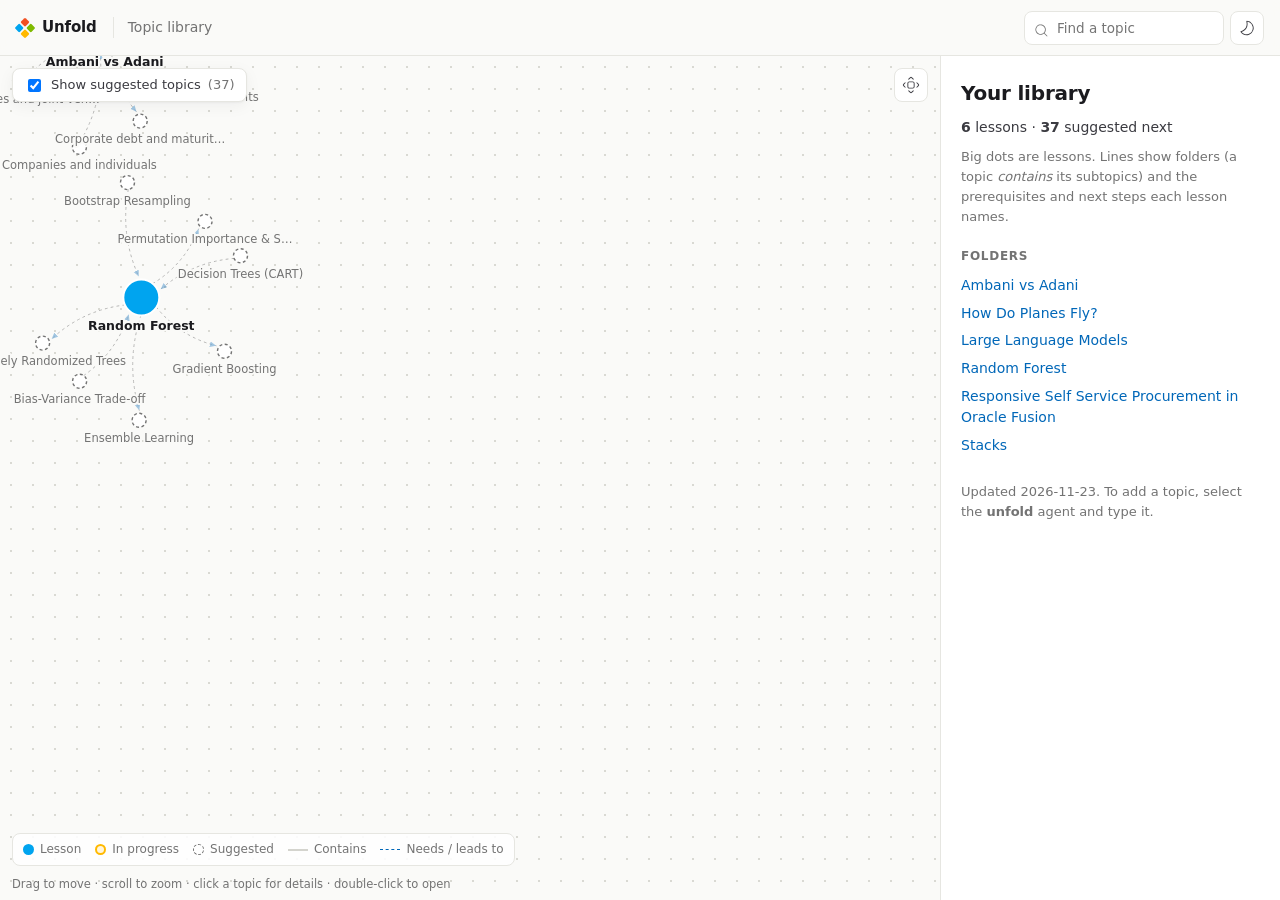
==== commit 15cc8d48: "Refactor code structure for improved readability and maintainability" ====
--- a/topics/index.html
+++ b/topics/index.html
@@ -5,7 +5,7 @@
 <meta charset="utf-8">
 <meta name="viewport" content="width=device-width, initial-scale=1">
 <title>Topic Library · Unfold</title>
-<meta name="description" content="5 lessons and how they connect.">
+<meta name="description" content="6 lessons and how they connect.">
 <link rel="icon" href="data:image/svg+xml,%3Csvg xmlns='http://www.w3.org/2000/svg' viewBox='0 0 20 20'%3E%3Cg transform='rotate(45 10 10)'%3E%3Crect x='3' y='3' width='6.5' height='6.5' rx='1' fill='%23F25022'/%3E%3Crect x='10.5' y='3' width='6.5' height='6.5' rx='1' fill='%237FBA00'/%3E%3Crect x='3' y='10.5' width='6.5' height='6.5' rx='1' fill='%2300A4EF'/%3E%3Crect x='10.5' y='10.5' width='6.5' height='6.5' rx='1' fill='%23FFB900'/%3E%3C/g%3E%3C/svg%3E">
 <style>/* Unfold design system. Neutral base, Microsoft-logo accents, light + dark. */
 @font-face { font-family: "Cascadia Code"; src: url("[data-uri]") format("woff2"); font-weight: 400; font-display: swap; }
@@ -421,7 +421,7 @@
 }
 </style>
 <script type="importmap">{"imports":{"unfold/util":"[data-uri]","unfold/icons":"[data-uri]","unfold/library":"[data-uri]"}}</script>
-<script type="application/json" id="unfold-graph">{"nodes":[{"id":"Ambani-Vs-Adani","path":"Ambani-Vs-Adani","name":"Ambani-Vs-Adani","parent":null,"title":"Ambani vs Adani","slug":"ambani-vs-adani","summary":"Compare how Mukesh Ambani's Reliance and Gautam Adani's businesses earn money, expand and face risk, without confusing people, companies or cash.","level":"beginner","duration":"30m","domain":"business","phase":"done","status":"built","href":"Ambani-Vs-Adani/index.html","prereqs":[{"id":"suggested:companyvsindividual","title":"Companies and individuals","why":"Keep accounts separate from leader wealth."},{"id":"suggested:financialunits","title":"Percentages, crore and stock versus flow","why":"Read numbers with units and time boundaries."}],"next":[{"id":"suggested:cashflowstatements","title":"Cash-flow statements","why":"Reconcile accounting earnings to operating cash."},{"id":"suggested:corporatestructures","title":"Subsidiaries and joint ventures","why":"Refine control and ownership boundaries."},{"id":"suggested:projecteconomics","title":"Project economics and capital employed","why":"Test whether investment earns sufficient returns."},{"id":"suggested:corporatedebt","title":"Corporate debt and maturities","why":"Examine the timing and location of repayment obligations."}],"suggestedBy":[]},{"id":"How-Do-Planes-Fly","path":"How-Do-Planes-Fly","name":"How-Do-Planes-Fly","parent":null,"title":"How Do Planes Fly?","slug":"how-do-planes-fly","summary":"Wings make lift by turning moving air downward; pressure and Newton's third law are two views of the same thing.","level":"intermediate","duration":"2h","domain":"science","phase":"","status":"built","href":"How-Do-Planes-Fly/index.html","prereqs":[{"id":"suggested:newtonslawsofmotion","title":"Newton's Laws of Motion","why":"The third law is the heart of flow turning."},{"id":"suggested:bernoullisprinciple","title":"Bernoulli's Principle","why":"Links air speed to pressure."}],"next":[{"id":"suggested:howjetengineswork","title":"How Jet Engines Work","why":"Where thrust comes from."},{"id":"suggested:howhelicoptersfly","title":"How Helicopters Fly","why":"Spinning wings: the same lift, made by rotor blades."},{"id":"suggested:drag","title":"Aerodynamic Drag","why":"The force lift always comes paired with."}],"suggestedBy":[]},{"id":"LLM","path":"LLM","name":"LLM","parent":null,"title":"Large Language Models","slug":"llm","summary":"How a decoder-only transformer turns your text into tokens, mixes them with causal self-attention, and picks the next token from a probability distribution, one token at a time.","level":"intermediate","duration":"30m","domain":"ai-ml","phase":"done","status":"built","href":"LLM/index.html","prereqs":[{"id":"suggested:vectorsdotproduct","title":"Vectors and dot products","why":"Attention scores are dot products."},{"id":"suggested:matrixmultiplication","title":"Matrix multiplication","why":"Every stage is a matmul; the shapes come from it."},{"id":"suggested:softmax","title":"Softmax","why":"Turns logits and scores into probabilities."},{"id":"suggested:neuralnetworks","title":"Neural networks and gradients","why":"Why √d_k scaling matters for training."}],"next":[{"id":"suggested:pretrainingscaling","title":"Pretraining and scaling laws","why":"How these weights are learned at scale."},{"id":"suggested:rlhf","title":"Post-training (instruction tuning, RLHF)","why":"How a base model becomes an assistant."},{"id":"suggested:flashattention","title":"FlashAttention and inference serving","why":"Making the N × N attention fast."},{"id":"suggested:bert","title":"Encoder-only models (BERT)","why":"Bidirectional attention for understanding tasks."},{"id":"suggested:mixtureofexperts","title":"Mixture of experts","why":"Replacing the FFN with routed experts."}],"suggestedBy":[]},{"id":"Random-Forest","path":"Random-Forest","name":"Random-Forest","parent":null,"title":"Random Forest","slug":"random-forest","summary":"Why a random forest beats one deep tree: averaging unstable trees cuts variance, and random feature subsets lower the correlation that sets the floor averaging can't get below.","level":"beginner","duration":"30m","domain":"ai-ml","phase":"done","status":"built","href":"Random-Forest/index.html","prereqs":[{"id":"suggested:decisiontrees","title":"Decision Trees (CART)","why":"The base learner and its splits."},{"id":"suggested:biasvariance","title":"Bias-Variance Trade-off","why":"The whole argument is about the variance term."},{"id":"suggested:bootstrap","title":"Bootstrap Resampling","why":"Bagging and OOB depend on it."}],"next":[{"id":"suggested:gradientboosting","title":"Gradient Boosting","why":"The bias-reducing alternative."},{"id":"suggested:extratrees","title":"Extremely Randomized Trees","why":"Even more randomisation."},{"id":"suggested:permutationimportance","title":"Permutation Importance & SHAP","why":"Interpreting forests properly."},{"id":"suggested:ensemblelearning","title":"Ensemble Learning","why":"The broader family random forests belong to."}],"suggestedBy":[]},{"id":"Responsive-Self-Service-Procurement","path":"Responsive-Self-Service-Procurement","name":"Responsive-Self-Service-Procurement","parent":null,"title":"Responsive Self Service Procurement","slug":"","summary":"","level":"","duration":"","domain":"","phase":"","status":"draft","href":"Responsive-Self-Service-Procurement/index.html","prereqs":[],"next":[],"suggestedBy":[]},{"id":"Stacks","path":"Stacks","name":"Stacks","parent":null,"title":"Stacks","slug":"stacks","summary":"A collection where you only ever touch the top: last in, first out.","level":"beginner","duration":"30m","domain":"dsa","phase":"","status":"built","href":"Stacks/index.html","prereqs":[{"id":"suggested:arrays","title":"Arrays","why":"Most stacks are built on an array; knowing indexes and resizing helps."}],"next":[{"id":"suggested:queues","title":"Queues","why":"The first-in, first-out sibling of the stack."},{"id":"suggested:recursion","title":"Recursion","why":"Every recursive call rides on the call stack."},{"id":"suggested:monotonicstack","title":"Monotonic Stack","why":"A stack kept in sorted order; solves 'next greater element' in one pass."}],"suggestedBy":[]},{"id":"suggested:companyvsindividual","title":"Companies and individuals","status":"suggested","suggestedBy":[{"from":"Ambani-Vs-Adani","title":"Ambani vs Adani","as":"prereq","why":"Keep accounts separate from leader wealth."}]},{"id":"suggested:financialunits","title":"Percentages, crore and stock versus flow","status":"suggested","suggestedBy":[{"from":"Ambani-Vs-Adani","title":"Ambani vs Adani","as":"prereq","why":"Read numbers with units and time boundaries."}]},{"id":"suggested:cashflowstatements","title":"Cash-flow statements","status":"suggested","suggestedBy":[{"from":"Ambani-Vs-Adani","title":"Ambani vs Adani","as":"next","why":"Reconcile accounting earnings to operating cash."}]},{"id":"suggested:corporatestructures","title":"Subsidiaries and joint ventures","status":"suggested","suggestedBy":[{"from":"Ambani-Vs-Adani","title":"Ambani vs Adani","as":"next","why":"Refine control and ownership boundaries."}]},{"id":"suggested:projecteconomics","title":"Project economics and capital employed","status":"suggested","suggestedBy":[{"from":"Ambani-Vs-Adani","title":"Ambani vs Adani","as":"next","why":"Test whether investment earns sufficient returns."}]},{"id":"suggested:corporatedebt","title":"Corporate debt and maturities","status":"suggested","suggestedBy":[{"from":"Ambani-Vs-Adani","title":"Ambani vs Adani","as":"next","why":"Examine the timing and location of repayment obligations."}]},{"id":"suggested:newtonslawsofmotion","title":"Newton's Laws of Motion","status":"suggested","suggestedBy":[{"from":"How-Do-Planes-Fly","title":"How Do Planes Fly?","as":"prereq","why":"The third law is the heart of flow turning."}]},{"id":"suggested:bernoullisprinciple","title":"Bernoulli's Principle","status":"suggested","suggestedBy":[{"from":"How-Do-Planes-Fly","title":"How Do Planes Fly?","as":"prereq","why":"Links air speed to pressure."}]},{"id":"suggested:howjetengineswork","title":"How Jet Engines Work","status":"suggested","suggestedBy":[{"from":"How-Do-Planes-Fly","title":"How Do Planes Fly?","as":"next","why":"Where thrust comes from."}]},{"id":"suggested:howhelicoptersfly","title":"How Helicopters Fly","status":"suggested","suggestedBy":[{"from":"How-Do-Planes-Fly","title":"How Do Planes Fly?","as":"next","why":"Spinning wings: the same lift, made by rotor blades."}]},{"id":"suggested:drag","title":"Aerodynamic Drag","status":"suggested","suggestedBy":[{"from":"How-Do-Planes-Fly","title":"How Do Planes Fly?","as":"next","why":"The force lift always comes paired with."}]},{"id":"suggested:vectorsdotproduct","title":"Vectors and dot products","status":"suggested","suggestedBy":[{"from":"LLM","title":"Large Language Models","as":"prereq","why":"Attention scores are dot products."}]},{"id":"suggested:matrixmultiplication","title":"Matrix multiplication","status":"suggested","suggestedBy":[{"from":"LLM","title":"Large Language Models","as":"prereq","why":"Every stage is a matmul; the shapes come from it."}]},{"id":"suggested:softmax","title":"Softmax","status":"suggested","suggestedBy":[{"from":"LLM","title":"Large Language Models","as":"prereq","why":"Turns logits and scores into probabilities."}]},{"id":"suggested:neuralnetworks","title":"Neural networks and gradients","status":"suggested","suggestedBy":[{"from":"LLM","title":"Large Language Models","as":"prereq","why":"Why √d_k scaling matters for training."}]},{"id":"suggested:pretrainingscaling","title":"Pretraining and scaling laws","status":"suggested","suggestedBy":[{"from":"LLM","title":"Large Language Models","as":"next","why":"How these weights are learned at scale."}]},{"id":"suggested:rlhf","title":"Post-training (instruction tuning, RLHF)","status":"suggested","suggestedBy":[{"from":"LLM","title":"Large Language Models","as":"next","why":"How a base model becomes an assistant."}]},{"id":"suggested:flashattention","title":"FlashAttention and inference serving","status":"suggested","suggestedBy":[{"from":"LLM","title":"Large Language Models","as":"next","why":"Making the N × N attention fast."}]},{"id":"suggested:bert","title":"Encoder-only models (BERT)","status":"suggested","suggestedBy":[{"from":"LLM","title":"Large Language Models","as":"next","why":"Bidirectional attention for understanding tasks."}]},{"id":"suggested:mixtureofexperts","title":"Mixture of experts","status":"suggested","suggestedBy":[{"from":"LLM","title":"Large Language Models","as":"next","why":"Replacing the FFN with routed experts."}]},{"id":"suggested:decisiontrees","title":"Decision Trees (CART)","status":"suggested","suggestedBy":[{"from":"Random-Forest","title":"Random Forest","as":"prereq","why":"The base learner and its splits."}]},{"id":"suggested:biasvariance","title":"Bias-Variance Trade-off","status":"suggested","suggestedBy":[{"from":"Random-Forest","title":"Random Forest","as":"prereq","why":"The whole argument is about the variance term."}]},{"id":"suggested:bootstrap","title":"Bootstrap Resampling","status":"suggested","suggestedBy":[{"from":"Random-Forest","title":"Random Forest","as":"prereq","why":"Bagging and OOB depend on it."}]},{"id":"suggested:gradientboosting","title":"Gradient Boosting","status":"suggested","suggestedBy":[{"from":"Random-Forest","title":"Random Forest","as":"next","why":"The bias-reducing alternative."}]},{"id":"suggested:extratrees","title":"Extremely Randomized Trees","status":"suggested","suggestedBy":[{"from":"Random-Forest","title":"Random Forest","as":"next","why":"Even more randomisation."}]},{"id":"suggested:permutationimportance","title":"Permutation Importance & SHAP","status":"suggested","suggestedBy":[{"from":"Random-Forest","title":"Random Forest","as":"next","why":"Interpreting forests properly."}]},{"id":"suggested:ensemblelearning","title":"Ensemble Learning","status":"suggested","suggestedBy":[{"from":"Random-Forest","title":"Random Forest","as":"next","why":"The broader family random forests belong to."}]},{"id":"suggested:arrays","title":"Arrays","status":"suggested","suggestedBy":[{"from":"Stacks","title":"Stacks","as":"prereq","why":"Most stacks are built on an array; knowing indexes and resizing helps."}]},{"id":"suggested:queues","title":"Queues","status":"suggested","suggestedBy":[{"from":"Stacks","title":"Stacks","as":"next","why":"The first-in, first-out sibling of the stack."}]},{"id":"suggested:recursion","title":"Recursion","status":"suggested","suggestedBy":[{"from":"Stacks","title":"Stacks","as":"next","why":"Every recursive call rides on the call stack."}]},{"id":"suggested:monotonicstack","title":"Monotonic Stack","status":"suggested","suggestedBy":[{"from":"Stacks","title":"Stacks","as":"next","why":"A stack kept in sorted order; solves 'next greater element' in one pass."}]}],"edges":[{"source":"suggested:companyvsindividual","target":"Ambani-Vs-Adani","kind":"prereq"},{"source":"suggested:financialunits","target":"Ambani-Vs-Adani","kind":"prereq"},{"source":"Ambani-Vs-Adani","target":"suggested:cashflowstatements","kind":"next"},{"source":"Ambani-Vs-Adani","target":"suggested:corporatestructures","kind":"next"},{"source":"Ambani-Vs-Adani","target":"suggested:projecteconomics","kind":"next"},{"source":"Ambani-Vs-Adani","target":"suggested:corporatedebt","kind":"next"},{"source":"suggested:newtonslawsofmotion","target":"How-Do-Planes-Fly","kind":"prereq"},{"source":"suggested:bernoullisprinciple","target":"How-Do-Planes-Fly","kind":"prereq"},{"source":"How-Do-Planes-Fly","target":"suggested:howjetengineswork","kind":"next"},{"source":"How-Do-Planes-Fly","target":"suggested:howhelicoptersfly","kind":"next"},{"source":"How-Do-Planes-Fly","target":"suggested:drag","kind":"next"},{"source":"suggested:vectorsdotproduct","target":"LLM","kind":"prereq"},{"source":"suggested:matrixmultiplication","target":"LLM","kind":"prereq"},{"source":"suggested:softmax","target":"LLM","kind":"prereq"},{"source":"suggested:neuralnetworks","target":"LLM","kind":"prereq"},{"source":"LLM","target":"suggested:pretrainingscaling","kind":"next"},{"source":"LLM","target":"suggested:rlhf","kind":"next"},{"source":"LLM","target":"suggested:flashattention","kind":"next"},{"source":"LLM","target":"suggested:bert","kind":"next"},{"source":"LLM","target":"suggested:mixtureofexperts","kind":"next"},{"source":"suggested:decisiontrees","target":"Random-Forest","kind":"prereq"},{"source":"suggested:biasvariance","target":"Random-Forest","kind":"prereq"},{"source":"suggested:bootstrap","target":"Random-Forest","kind":"prereq"},{"source":"Random-Forest","target":"suggested:gradientboosting","kind":"next"},{"source":"Random-Forest","target":"suggested:extratrees","kind":"next"},{"source":"Random-Forest","target":"suggested:permutationimportance","kind":"next"},{"source":"Random-Forest","target":"suggested:ensemblelearning","kind":"next"},{"source":"suggested:arrays","target":"Stacks","kind":"prereq"},{"source":"Stacks","target":"suggested:queues","kind":"next"},{"source":"Stacks","target":"suggested:recursion","kind":"next"},{"source":"Stacks","target":"suggested:monotonicstack","kind":"next"}],"generated":"2026-11-23"}</script>
+<script type="application/json" id="unfold-graph">{"nodes":[{"id":"Ambani-Vs-Adani","path":"Ambani-Vs-Adani","name":"Ambani-Vs-Adani","parent":null,"title":"Ambani vs Adani","slug":"ambani-vs-adani","summary":"Compare how Mukesh Ambani's Reliance and Gautam Adani's businesses earn money, expand and face risk, without confusing people, companies or cash.","level":"beginner","duration":"30m","domain":"business","phase":"done","status":"built","href":"Ambani-Vs-Adani/index.html","prereqs":[{"id":"suggested:companyvsindividual","title":"Companies and individuals","why":"Keep accounts separate from leader wealth."},{"id":"suggested:financialunits","title":"Percentages, crore and stock versus flow","why":"Read numbers with units and time boundaries."}],"next":[{"id":"suggested:cashflowstatements","title":"Cash-flow statements","why":"Reconcile accounting earnings to operating cash."},{"id":"suggested:corporatestructures","title":"Subsidiaries and joint ventures","why":"Refine control and ownership boundaries."},{"id":"suggested:projecteconomics","title":"Project economics and capital employed","why":"Test whether investment earns sufficient returns."},{"id":"suggested:corporatedebt","title":"Corporate debt and maturities","why":"Examine the timing and location of repayment obligations."}],"suggestedBy":[]},{"id":"How-Do-Planes-Fly","path":"How-Do-Planes-Fly","name":"How-Do-Planes-Fly","parent":null,"title":"How Do Planes Fly?","slug":"how-do-planes-fly","summary":"Wings make lift by turning moving air downward; pressure and Newton's third law are two views of the same thing.","level":"intermediate","duration":"2h","domain":"science","phase":"","status":"built","href":"How-Do-Planes-Fly/index.html","prereqs":[{"id":"suggested:newtonslawsofmotion","title":"Newton's Laws of Motion","why":"The third law is the heart of flow turning."},{"id":"suggested:bernoullisprinciple","title":"Bernoulli's Principle","why":"Links air speed to pressure."}],"next":[{"id":"suggested:howjetengineswork","title":"How Jet Engines Work","why":"Where thrust comes from."},{"id":"suggested:howhelicoptersfly","title":"How Helicopters Fly","why":"Spinning wings: the same lift, made by rotor blades."},{"id":"suggested:drag","title":"Aerodynamic Drag","why":"The force lift always comes paired with."}],"suggestedBy":[]},{"id":"LLM","path":"LLM","name":"LLM","parent":null,"title":"Large Language Models","slug":"llm","summary":"How a decoder-only transformer turns your text into tokens, mixes them with causal self-attention, and picks the next token from a probability distribution, one token at a time.","level":"intermediate","duration":"30m","domain":"ai-ml","phase":"done","status":"built","href":"LLM/index.html","prereqs":[{"id":"suggested:vectorsdotproduct","title":"Vectors and dot products","why":"Attention scores are dot products."},{"id":"suggested:matrixmultiplication","title":"Matrix multiplication","why":"Every stage is a matmul; the shapes come from it."},{"id":"suggested:softmax","title":"Softmax","why":"Turns logits and scores into probabilities."},{"id":"suggested:neuralnetworks","title":"Neural networks and gradients","why":"Why √d_k scaling matters for training."}],"next":[{"id":"suggested:pretrainingscaling","title":"Pretraining and scaling laws","why":"How these weights are learned at scale."},{"id":"suggested:rlhf","title":"Post-training (instruction tuning, RLHF)","why":"How a base model becomes an assistant."},{"id":"suggested:flashattention","title":"FlashAttention and inference serving","why":"Making the N × N attention fast."},{"id":"suggested:bert","title":"Encoder-only models (BERT)","why":"Bidirectional attention for understanding tasks."},{"id":"suggested:mixtureofexperts","title":"Mixture of experts","why":"Replacing the FFN with routed experts."}],"suggestedBy":[]},{"id":"Random-Forest","path":"Random-Forest","name":"Random-Forest","parent":null,"title":"Random Forest","slug":"random-forest","summary":"Why a random forest beats one deep tree: averaging unstable trees cuts variance, and random feature subsets lower the correlation that sets the floor averaging can't get below.","level":"beginner","duration":"30m","domain":"ai-ml","phase":"done","status":"built","href":"Random-Forest/index.html","prereqs":[{"id":"suggested:decisiontrees","title":"Decision Trees (CART)","why":"The base learner and its splits."},{"id":"suggested:biasvariance","title":"Bias-Variance Trade-off","why":"The whole argument is about the variance term."},{"id":"suggested:bootstrap","title":"Bootstrap Resampling","why":"Bagging and OOB depend on it."}],"next":[{"id":"suggested:gradientboosting","title":"Gradient Boosting","why":"The bias-reducing alternative."},{"id":"suggested:extratrees","title":"Extremely Randomized Trees","why":"Even more randomisation."},{"id":"suggested:permutationimportance","title":"Permutation Importance & SHAP","why":"Interpreting forests properly."},{"id":"suggested:ensemblelearning","title":"Ensemble Learning","why":"The broader family random forests belong to."}],"suggestedBy":[]},{"id":"Responsive-Self-Service-Procurement","path":"Responsive-Self-Service-Procurement","name":"Responsive-Self-Service-Procurement","parent":null,"title":"Responsive Self Service Procurement in Oracle Fusion","slug":"responsive-self-service-procurement","summary":"How a requisition in Oracle Fusion's Responsive (Redwood) Self Service Procurement travels from shopping to a paid invoice, and which setup lever controls each step.","level":"beginner","duration":"30m","domain":"tech","phase":"prd","status":"built","href":"Responsive-Self-Service-Procurement/index.html","prereqs":[{"id":"suggested:oraclefusionenterprisestructures","title":"Oracle Fusion Enterprise Structures","why":"BUs and business functions underpin the requisitioning/procurement BU split."},{"id":"suggested:purchaseagreements","title":"Purchase Agreements (BPA/CPA)","why":"Agreements drive touchless PO creation."}],"next":[{"id":"suggested:processrequisitions","title":"Process Requisitions and Document Styles","why":"The buyer side of the siding."},{"id":"suggested:amxapprovalrules","title":"AMX Approval Rule Design","why":"Complex routing beyond the seeded stages."},{"id":"suggested:receivingandpayablesmatching","title":"Receiving and Payables Matching","why":"Receipts, holds and tolerances."},{"id":"suggested:redwoodcatalogadministration","title":"Redwood Catalog Administration","why":"Content setup on the 26D pages."}],"suggestedBy":[]},{"id":"Stacks","path":"Stacks","name":"Stacks","parent":null,"title":"Stacks","slug":"stacks","summary":"A collection where you only ever touch the top: last in, first out.","level":"beginner","duration":"30m","domain":"dsa","phase":"","status":"built","href":"Stacks/index.html","prereqs":[{"id":"suggested:arrays","title":"Arrays","why":"Most stacks are built on an array; knowing indexes and resizing helps."}],"next":[{"id":"suggested:queues","title":"Queues","why":"The first-in, first-out sibling of the stack."},{"id":"suggested:recursion","title":"Recursion","why":"Every recursive call rides on the call stack."},{"id":"suggested:monotonicstack","title":"Monotonic Stack","why":"A stack kept in sorted order; solves 'next greater element' in one pass."}],"suggestedBy":[]},{"id":"suggested:companyvsindividual","title":"Companies and individuals","status":"suggested","suggestedBy":[{"from":"Ambani-Vs-Adani","title":"Ambani vs Adani","as":"prereq","why":"Keep accounts separate from leader wealth."}]},{"id":"suggested:financialunits","title":"Percentages, crore and stock versus flow","status":"suggested","suggestedBy":[{"from":"Ambani-Vs-Adani","title":"Ambani vs Adani","as":"prereq","why":"Read numbers with units and time boundaries."}]},{"id":"suggested:cashflowstatements","title":"Cash-flow statements","status":"suggested","suggestedBy":[{"from":"Ambani-Vs-Adani","title":"Ambani vs Adani","as":"next","why":"Reconcile accounting earnings to operating cash."}]},{"id":"suggested:corporatestructures","title":"Subsidiaries and joint ventures","status":"suggested","suggestedBy":[{"from":"Ambani-Vs-Adani","title":"Ambani vs Adani","as":"next","why":"Refine control and ownership boundaries."}]},{"id":"suggested:projecteconomics","title":"Project economics and capital employed","status":"suggested","suggestedBy":[{"from":"Ambani-Vs-Adani","title":"Ambani vs Adani","as":"next","why":"Test whether investment earns sufficient returns."}]},{"id":"suggested:corporatedebt","title":"Corporate debt and maturities","status":"suggested","suggestedBy":[{"from":"Ambani-Vs-Adani","title":"Ambani vs Adani","as":"next","why":"Examine the timing and location of repayment obligations."}]},{"id":"suggested:newtonslawsofmotion","title":"Newton's Laws of Motion","status":"suggested","suggestedBy":[{"from":"How-Do-Planes-Fly","title":"How Do Planes Fly?","as":"prereq","why":"The third law is the heart of flow turning."}]},{"id":"suggested:bernoullisprinciple","title":"Bernoulli's Principle","status":"suggested","suggestedBy":[{"from":"How-Do-Planes-Fly","title":"How Do Planes Fly?","as":"prereq","why":"Links air speed to pressure."}]},{"id":"suggested:howjetengineswork","title":"How Jet Engines Work","status":"suggested","suggestedBy":[{"from":"How-Do-Planes-Fly","title":"How Do Planes Fly?","as":"next","why":"Where thrust comes from."}]},{"id":"suggested:howhelicoptersfly","title":"How Helicopters Fly","status":"suggested","suggestedBy":[{"from":"How-Do-Planes-Fly","title":"How Do Planes Fly?","as":"next","why":"Spinning wings: the same lift, made by rotor blades."}]},{"id":"suggested:drag","title":"Aerodynamic Drag","status":"suggested","suggestedBy":[{"from":"How-Do-Planes-Fly","title":"How Do Planes Fly?","as":"next","why":"The force lift always comes paired with."}]},{"id":"suggested:vectorsdotproduct","title":"Vectors and dot products","status":"suggested","suggestedBy":[{"from":"LLM","title":"Large Language Models","as":"prereq","why":"Attention scores are dot products."}]},{"id":"suggested:matrixmultiplication","title":"Matrix multiplication","status":"suggested","suggestedBy":[{"from":"LLM","title":"Large Language Models","as":"prereq","why":"Every stage is a matmul; the shapes come from it."}]},{"id":"suggested:softmax","title":"Softmax","status":"suggested","suggestedBy":[{"from":"LLM","title":"Large Language Models","as":"prereq","why":"Turns logits and scores into probabilities."}]},{"id":"suggested:neuralnetworks","title":"Neural networks and gradients","status":"suggested","suggestedBy":[{"from":"LLM","title":"Large Language Models","as":"prereq","why":"Why √d_k scaling matters for training."}]},{"id":"suggested:pretrainingscaling","title":"Pretraining and scaling laws","status":"suggested","suggestedBy":[{"from":"LLM","title":"Large Language Models","as":"next","why":"How these weights are learned at scale."}]},{"id":"suggested:rlhf","title":"Post-training (instruction tuning, RLHF)","status":"suggested","suggestedBy":[{"from":"LLM","title":"Large Language Models","as":"next","why":"How a base model becomes an assistant."}]},{"id":"suggested:flashattention","title":"FlashAttention and inference serving","status":"suggested","suggestedBy":[{"from":"LLM","title":"Large Language Models","as":"next","why":"Making the N × N attention fast."}]},{"id":"suggested:bert","title":"Encoder-only models (BERT)","status":"suggested","suggestedBy":[{"from":"LLM","title":"Large Language Models","as":"next","why":"Bidirectional attention for understanding tasks."}]},{"id":"suggested:mixtureofexperts","title":"Mixture of experts","status":"suggested","suggestedBy":[{"from":"LLM","title":"Large Language Models","as":"next","why":"Replacing the FFN with routed experts."}]},{"id":"suggested:decisiontrees","title":"Decision Trees (CART)","status":"suggested","suggestedBy":[{"from":"Random-Forest","title":"Random Forest","as":"prereq","why":"The base learner and its splits."}]},{"id":"suggested:biasvariance","title":"Bias-Variance Trade-off","status":"suggested","suggestedBy":[{"from":"Random-Forest","title":"Random Forest","as":"prereq","why":"The whole argument is about the variance term."}]},{"id":"suggested:bootstrap","title":"Bootstrap Resampling","status":"suggested","suggestedBy":[{"from":"Random-Forest","title":"Random Forest","as":"prereq","why":"Bagging and OOB depend on it."}]},{"id":"suggested:gradientboosting","title":"Gradient Boosting","status":"suggested","suggestedBy":[{"from":"Random-Forest","title":"Random Forest","as":"next","why":"The bias-reducing alternative."}]},{"id":"suggested:extratrees","title":"Extremely Randomized Trees","status":"suggested","suggestedBy":[{"from":"Random-Forest","title":"Random Forest","as":"next","why":"Even more randomisation."}]},{"id":"suggested:permutationimportance","title":"Permutation Importance & SHAP","status":"suggested","suggestedBy":[{"from":"Random-Forest","title":"Random Forest","as":"next","why":"Interpreting forests properly."}]},{"id":"suggested:ensemblelearning","title":"Ensemble Learning","status":"suggested","suggestedBy":[{"from":"Random-Forest","title":"Random Forest","as":"next","why":"The broader family random forests belong to."}]},{"id":"suggested:oraclefusionenterprisestructures","title":"Oracle Fusion Enterprise Structures","status":"suggested","suggestedBy":[{"from":"Responsive-Self-Service-Procurement","title":"Responsive Self Service Procurement in Oracle Fusion","as":"prereq","why":"BUs and business functions underpin the requisitioning/procurement BU split."}]},{"id":"suggested:purchaseagreements","title":"Purchase Agreements (BPA/CPA)","status":"suggested","suggestedBy":[{"from":"Responsive-Self-Service-Procurement","title":"Responsive Self Service Procurement in Oracle Fusion","as":"prereq","why":"Agreements drive touchless PO creation."}]},{"id":"suggested:processrequisitions","title":"Process Requisitions and Document Styles","status":"suggested","suggestedBy":[{"from":"Responsive-Self-Service-Procurement","title":"Responsive Self Service Procurement in Oracle Fusion","as":"next","why":"The buyer side of the siding."}]},{"id":"suggested:amxapprovalrules","title":"AMX Approval Rule Design","status":"suggested","suggestedBy":[{"from":"Responsive-Self-Service-Procurement","title":"Responsive Self Service Procurement in Oracle Fusion","as":"next","why":"Complex routing beyond the seeded stages."}]},{"id":"suggested:receivingandpayablesmatching","title":"Receiving and Payables Matching","status":"suggested","suggestedBy":[{"from":"Responsive-Self-Service-Procurement","title":"Responsive Self Service Procurement in Oracle Fusion","as":"next","why":"Receipts, holds and tolerances."}]},{"id":"suggested:redwoodcatalogadministration","title":"Redwood Catalog Administration","status":"suggested","suggestedBy":[{"from":"Responsive-Self-Service-Procurement","title":"Responsive Self Service Procurement in Oracle Fusion","as":"next","why":"Content setup on the 26D pages."}]},{"id":"suggested:arrays","title":"Arrays","status":"suggested","suggestedBy":[{"from":"Stacks","title":"Stacks","as":"prereq","why":"Most stacks are built on an array; knowing indexes and resizing helps."}]},{"id":"suggested:queues","title":"Queues","status":"suggested","suggestedBy":[{"from":"Stacks","title":"Stacks","as":"next","why":"The first-in, first-out sibling of the stack."}]},{"id":"suggested:recursion","title":"Recursion","status":"suggested","suggestedBy":[{"from":"Stacks","title":"Stacks","as":"next","why":"Every recursive call rides on the call stack."}]},{"id":"suggested:monotonicstack","title":"Monotonic Stack","status":"suggested","suggestedBy":[{"from":"Stacks","title":"Stacks","as":"next","why":"A stack kept in sorted order; solves 'next greater element' in one pass."}]}],"edges":[{"source":"suggested:companyvsindividual","target":"Ambani-Vs-Adani","kind":"prereq"},{"source":"suggested:financialunits","target":"Ambani-Vs-Adani","kind":"prereq"},{"source":"Ambani-Vs-Adani","target":"suggested:cashflowstatements","kind":"next"},{"source":"Ambani-Vs-Adani","target":"suggested:corporatestructures","kind":"next"},{"source":"Ambani-Vs-Adani","target":"suggested:projecteconomics","kind":"next"},{"source":"Ambani-Vs-Adani","target":"suggested:corporatedebt","kind":"next"},{"source":"suggested:newtonslawsofmotion","target":"How-Do-Planes-Fly","kind":"prereq"},{"source":"suggested:bernoullisprinciple","target":"How-Do-Planes-Fly","kind":"prereq"},{"source":"How-Do-Planes-Fly","target":"suggested:howjetengineswork","kind":"next"},{"source":"How-Do-Planes-Fly","target":"suggested:howhelicoptersfly","kind":"next"},{"source":"How-Do-Planes-Fly","target":"suggested:drag","kind":"next"},{"source":"suggested:vectorsdotproduct","target":"LLM","kind":"prereq"},{"source":"suggested:matrixmultiplication","target":"LLM","kind":"prereq"},{"source":"suggested:softmax","target":"LLM","kind":"prereq"},{"source":"suggested:neuralnetworks","target":"LLM","kind":"prereq"},{"source":"LLM","target":"suggested:pretrainingscaling","kind":"next"},{"source":"LLM","target":"suggested:rlhf","kind":"next"},{"source":"LLM","target":"suggested:flashattention","kind":"next"},{"source":"LLM","target":"suggested:bert","kind":"next"},{"source":"LLM","target":"suggested:mixtureofexperts","kind":"next"},{"source":"suggested:decisiontrees","target":"Random-Forest","kind":"prereq"},{"source":"suggested:biasvariance","target":"Random-Forest","kind":"prereq"},{"source":"suggested:bootstrap","target":"Random-Forest","kind":"prereq"},{"source":"Random-Forest","target":"suggested:gradientboosting","kind":"next"},{"source":"Random-Forest","target":"suggested:extratrees","kind":"next"},{"source":"Random-Forest","target":"suggested:permutationimportance","kind":"next"},{"source":"Random-Forest","target":"suggested:ensemblelearning","kind":"next"},{"source":"suggested:oraclefusionenterprisestructures","target":"Responsive-Self-Service-Procurement","kind":"prereq"},{"source":"suggested:purchaseagreements","target":"Responsive-Self-Service-Procurement","kind":"prereq"},{"source":"Responsive-Self-Service-Procurement","target":"suggested:processrequisitions","kind":"next"},{"source":"Responsive-Self-Service-Procurement","target":"suggested:amxapprovalrules","kind":"next"},{"source":"Responsive-Self-Service-Procurement","target":"suggested:receivingandpayablesmatching","kind":"next"},{"source":"Responsive-Self-Service-Procurement","target":"suggested:redwoodcatalogadministration","kind":"next"},{"source":"suggested:arrays","target":"Stacks","kind":"prereq"},{"source":"Stacks","target":"suggested:queues","kind":"next"},{"source":"Stacks","target":"suggested:recursion","kind":"next"},{"source":"Stacks","target":"suggested:monotonicstack","kind":"next"}],"generated":"2026-11-23"}</script>
 <script type="module">
 import { boot } from 'unfold/library';
 boot(JSON.parse(document.getElementById('unfold-graph').textContent));
